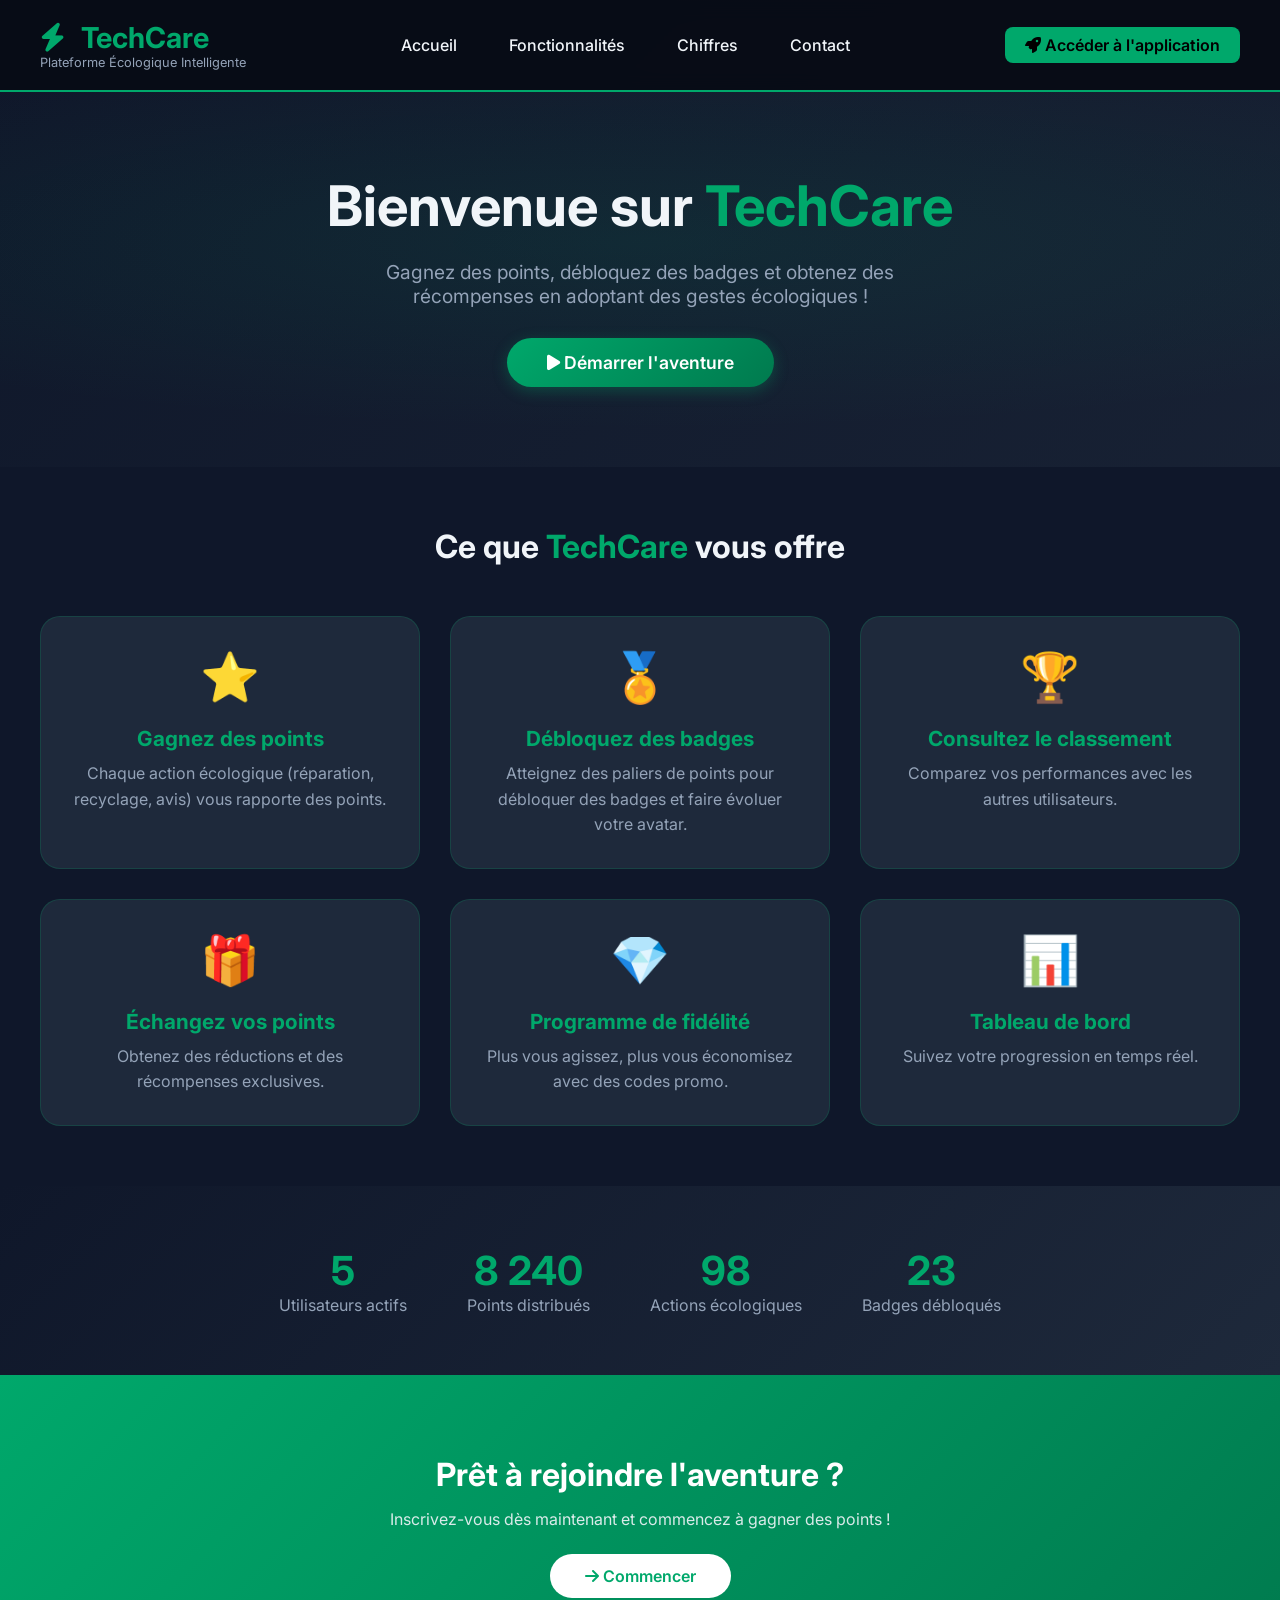
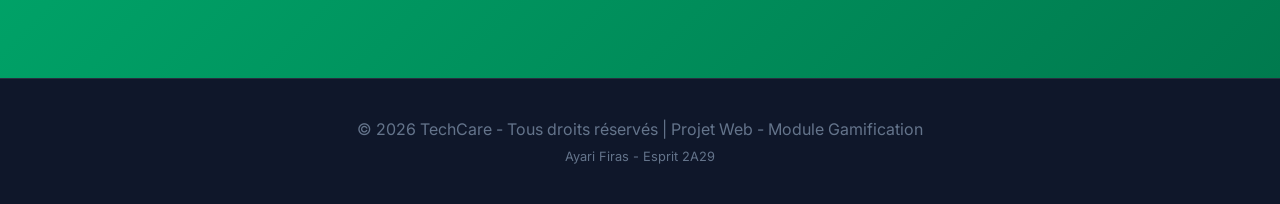
==== index.html @ c2f844db "Ajout de mon travail" ====
<!DOCTYPE html>
<html lang="fr">
<head>
    <meta charset="UTF-8">
    <meta name="viewport" content="width=device-width, initial-scale=1.0">
    <title>TechCare | Plateforme Écologique</title>
    <link href="https://fonts.googleapis.com/css2?family=Inter:wght@400;500;600;700;800&display=swap" rel="stylesheet">
    <link rel="stylesheet" href="https://cdnjs.cloudflare.com/ajax/libs/font-awesome/6.4.0/css/all.min.css">
    <style>
        * {
            margin: 0;
            padding: 0;
            box-sizing: border-box;
        }

        body {
            font-family: 'Inter', sans-serif;
            background: linear-gradient(135deg, #0f172a 0%, #1e293b 100%);
            color: #f1f5f9;
            min-height: 100vh;
        }

        /* Header */
        .header {
            background: rgba(8, 12, 22, 0.95);
            padding: 20px 40px;
            display: flex;
            justify-content: space-between;
            align-items: center;
            border-bottom: 2px solid #00A86B;
            position: sticky;
            top: 0;
            z-index: 100;
            backdrop-filter: blur(10px);
            flex-wrap: wrap;
        }

        .logo h1 {
            font-size: 1.8rem;
            color: #00A86B;
        }

        .logo h1 i {
            margin-right: 10px;
        }

        .logo p {
            font-size: 0.8rem;
            color: #94a3b8;
        }

        .nav-links {
            display: flex;
            gap: 20px;
            flex-wrap: wrap;
        }

        .nav-links a {
            color: #f1f5f9;
            text-decoration: none;
            padding: 8px 16px;
            border-radius: 8px;
            transition: 0.3s;
            font-weight: 500;
        }

        .nav-links a:hover {
            background: #00A86B;
            color: #000;
        }

        .btn-login {
            background: #00A86B;
            color: #000;
            border: none;
            padding: 8px 20px;
            border-radius: 8px;
            font-weight: 600;
            cursor: pointer;
            transition: 0.3s;
            text-decoration: none;
            display: inline-block;
        }

        .btn-login:hover {
            background: #00cf85;
            transform: translateY(-2px);
        }

        /* Hero Section */
        .hero {
            padding: 80px 40px;
            text-align: center;
            background: radial-gradient(ellipse 80% 50% at 50% 40%, rgba(0,168,107,0.1), transparent);
        }

        .hero h1 {
            font-size: 3.5rem;
            margin-bottom: 20px;
        }

        .hero h1 span {
            color: #00A86B;
        }

        .hero p {
            font-size: 1.2rem;
            color: #94a3b8;
            max-width: 600px;
            margin: 0 auto 30px;
        }

        .btn-start {
            display: inline-block;
            background: linear-gradient(135deg, #00A86B, #007a4e);
            color: #fff;
            padding: 14px 40px;
            border-radius: 50px;
            text-decoration: none;
            font-weight: 600;
            font-size: 1.1rem;
            transition: 0.3s;
            box-shadow: 0 4px 15px rgba(0,168,107,0.3);
        }

        .btn-start:hover {
            transform: translateY(-3px);
            box-shadow: 0 8px 25px rgba(0,168,107,0.4);
        }

        /* Features Section */
        .features {
            padding: 60px 40px;
            background: #0f172a;
        }

        .section-title {
            text-align: center;
            font-size: 2rem;
            margin-bottom: 50px;
        }

        .section-title span {
            color: #00A86B;
        }

        .features-grid {
            display: grid;
            grid-template-columns: repeat(auto-fit, minmax(300px, 1fr));
            gap: 30px;
            max-width: 1200px;
            margin: 0 auto;
        }

        .feature-card {
            background: #1e293b;
            padding: 30px;
            border-radius: 20px;
            text-align: center;
            border: 1px solid rgba(0,168,107,0.2);
            transition: 0.3s;
        }

        .feature-card:hover {
            transform: translateY(-5px);
            border-color: #00A86B;
            box-shadow: 0 10px 30px rgba(0,168,107,0.15);
        }

        .feature-icon {
            font-size: 3rem;
            margin-bottom: 20px;
        }

        .feature-card h3 {
            font-size: 1.3rem;
            margin-bottom: 10px;
            color: #00A86B;
        }

        .feature-card p {
            color: #94a3b8;
            line-height: 1.6;
        }

        /* Stats Section */
        .stats {
            padding: 60px 40px;
            background: linear-gradient(135deg, #0f172a, #1e293b);
            display: flex;
            justify-content: center;
            gap: 60px;
            flex-wrap: wrap;
            text-align: center;
        }

        .stat-item h2 {
            font-size: 2.5rem;
            color: #00A86B;
        }

        .stat-item p {
            color: #94a3b8;
        }

        /* CTA Section */
        .cta {
            padding: 80px 40px;
            text-align: center;
            background: linear-gradient(135deg, #00A86B, #007a4e);
        }

        .cta h2 {
            font-size: 2rem;
            margin-bottom: 15px;
            color: #fff;
        }

        .cta p {
            margin-bottom: 25px;
            opacity: 0.9;
        }

        .btn-cta {
            display: inline-block;
            background: #fff;
            color: #00A86B;
            padding: 12px 35px;
            border-radius: 50px;
            text-decoration: none;
            font-weight: 600;
            transition: 0.3s;
        }

        .btn-cta:hover {
            transform: translateY(-2px);
            box-shadow: 0 5px 15px rgba(0,0,0,0.2);
        }

        /* Footer */
        .footer {
            background: #0f172a;
            padding: 40px;
            text-align: center;
            border-top: 1px solid rgba(255,255,255,0.1);
        }

        .footer p {
            color: #64748b;
        }

        /* Responsive */
        @media (max-width: 768px) {
            .header {
                flex-direction: column;
                gap: 15px;
                text-align: center;
            }
            .hero h1 {
                font-size: 2rem;
            }
            .features-grid {
                grid-template-columns: 1fr;
            }
            .stats {
                gap: 30px;
            }
            .nav-links {
                justify-content: center;
            }
        }
    </style>
</head>
<body>
    <div class="header">
        <div class="logo">
            <h1><i class="fas fa-bolt"></i> TechCare</h1>
            <p>Plateforme Écologique Intelligente</p>
        </div>
        <div class="nav-links">
            <a href="#">Accueil</a>
            <a href="#features">Fonctionnalités</a>
            <a href="#stats">Chiffres</a>
            <a href="#contact">Contact</a>
        </div>
        <div>
            <a href="/project2A29/public/index.php" class="btn-login"><i class="fas fa-rocket"></i> Accéder à l'application</a>
        </div>
    </div>

    <section class="hero">
        <h1>Bienvenue sur <span>TechCare</span></h1>
        <p>Gagnez des points, débloquez des badges et obtenez des récompenses en adoptant des gestes écologiques !</p>
        <a href="/project2A29/public/index.php" class="btn-start"><i class="fas fa-play"></i> Démarrer l'aventure</a>
    </section>

    <section class="features" id="features">
        <h2 class="section-title">Ce que <span>TechCare</span> vous offre</h2>
        <div class="features-grid">
            <div class="feature-card">
                <div class="feature-icon">⭐</div>
                <h3>Gagnez des points</h3>
                <p>Chaque action écologique (réparation, recyclage, avis) vous rapporte des points.</p>
            </div>
            <div class="feature-card">
                <div class="feature-icon">🏅</div>
                <h3>Débloquez des badges</h3>
                <p>Atteignez des paliers de points pour débloquer des badges et faire évoluer votre avatar.</p>
            </div>
            <div class="feature-card">
                <div class="feature-icon">🏆</div>
                <h3>Consultez le classement</h3>
                <p>Comparez vos performances avec les autres utilisateurs.</p>
            </div>
            <div class="feature-card">
                <div class="feature-icon">🎁</div>
                <h3>Échangez vos points</h3>
                <p>Obtenez des réductions et des récompenses exclusives.</p>
            </div>
            <div class="feature-card">
                <div class="feature-icon">💎</div>
                <h3>Programme de fidélité</h3>
                <p>Plus vous agissez, plus vous économisez avec des codes promo.</p>
            </div>
            <div class="feature-card">
                <div class="feature-icon">📊</div>
                <h3>Tableau de bord</h3>
                <p>Suivez votre progression en temps réel.</p>
            </div>
        </div>
    </section>

    <section class="stats" id="stats">
        <div class="stat-item">
            <h2 id="totalUsers">0</h2>
            <p>Utilisateurs actifs</p>
        </div>
        <div class="stat-item">
            <h2 id="totalPoints">0</h2>
            <p>Points distribués</p>
        </div>
        <div class="stat-item">
            <h2 id="totalActions">0</h2>
            <p>Actions écologiques</p>
        </div>
        <div class="stat-item">
            <h2 id="totalBadges">0</h2>
            <p>Badges débloqués</p>
        </div>
    </section>

    <section class="cta" id="contact">
        <h2>Prêt à rejoindre l'aventure ?</h2>
        <p>Inscrivez-vous dès maintenant et commencez à gagner des points !</p>
        <a href="/project2A29/public/index.php" class="btn-cta"><i class="fas fa-arrow-right"></i> Commencer</a>
    </section>

    <footer class="footer">
        <p>© 2026 TechCare - Tous droits réservés | Projet Web - Module Gamification</p>
        <p style="margin-top: 10px; font-size: 0.8rem;">Ayari Firas - Esprit 2A29</p>
    </footer>

    <script>
        // Charger les statistiques depuis l'API
        function loadStats() {
            fetch('/project2A29/public/index.php?controller=user&action=getStats')
                .then(response => response.json())
                .then(data => {
                    document.getElementById('totalUsers').innerHTML = data.totalUsers || 0;
                    document.getElementById('totalPoints').innerHTML = (data.totalPoints || 0).toLocaleString();
                    document.getElementById('totalActions').innerHTML = (data.totalActions || 0).toLocaleString();
                    document.getElementById('totalBadges').innerHTML = data.totalBadges || 0;
                })
                .catch(error => {
                    // Si l'API n'est pas encore disponible, afficher des valeurs par défaut
                    document.getElementById('totalUsers').innerHTML = '5';
                    document.getElementById('totalPoints').innerHTML = '8 240';
                    document.getElementById('totalActions').innerHTML = '98';
                    document.getElementById('totalBadges').innerHTML = '23';
                });
        }

        loadStats();
        setInterval(loadStats, 30000);
    </script>
</body>
</html>
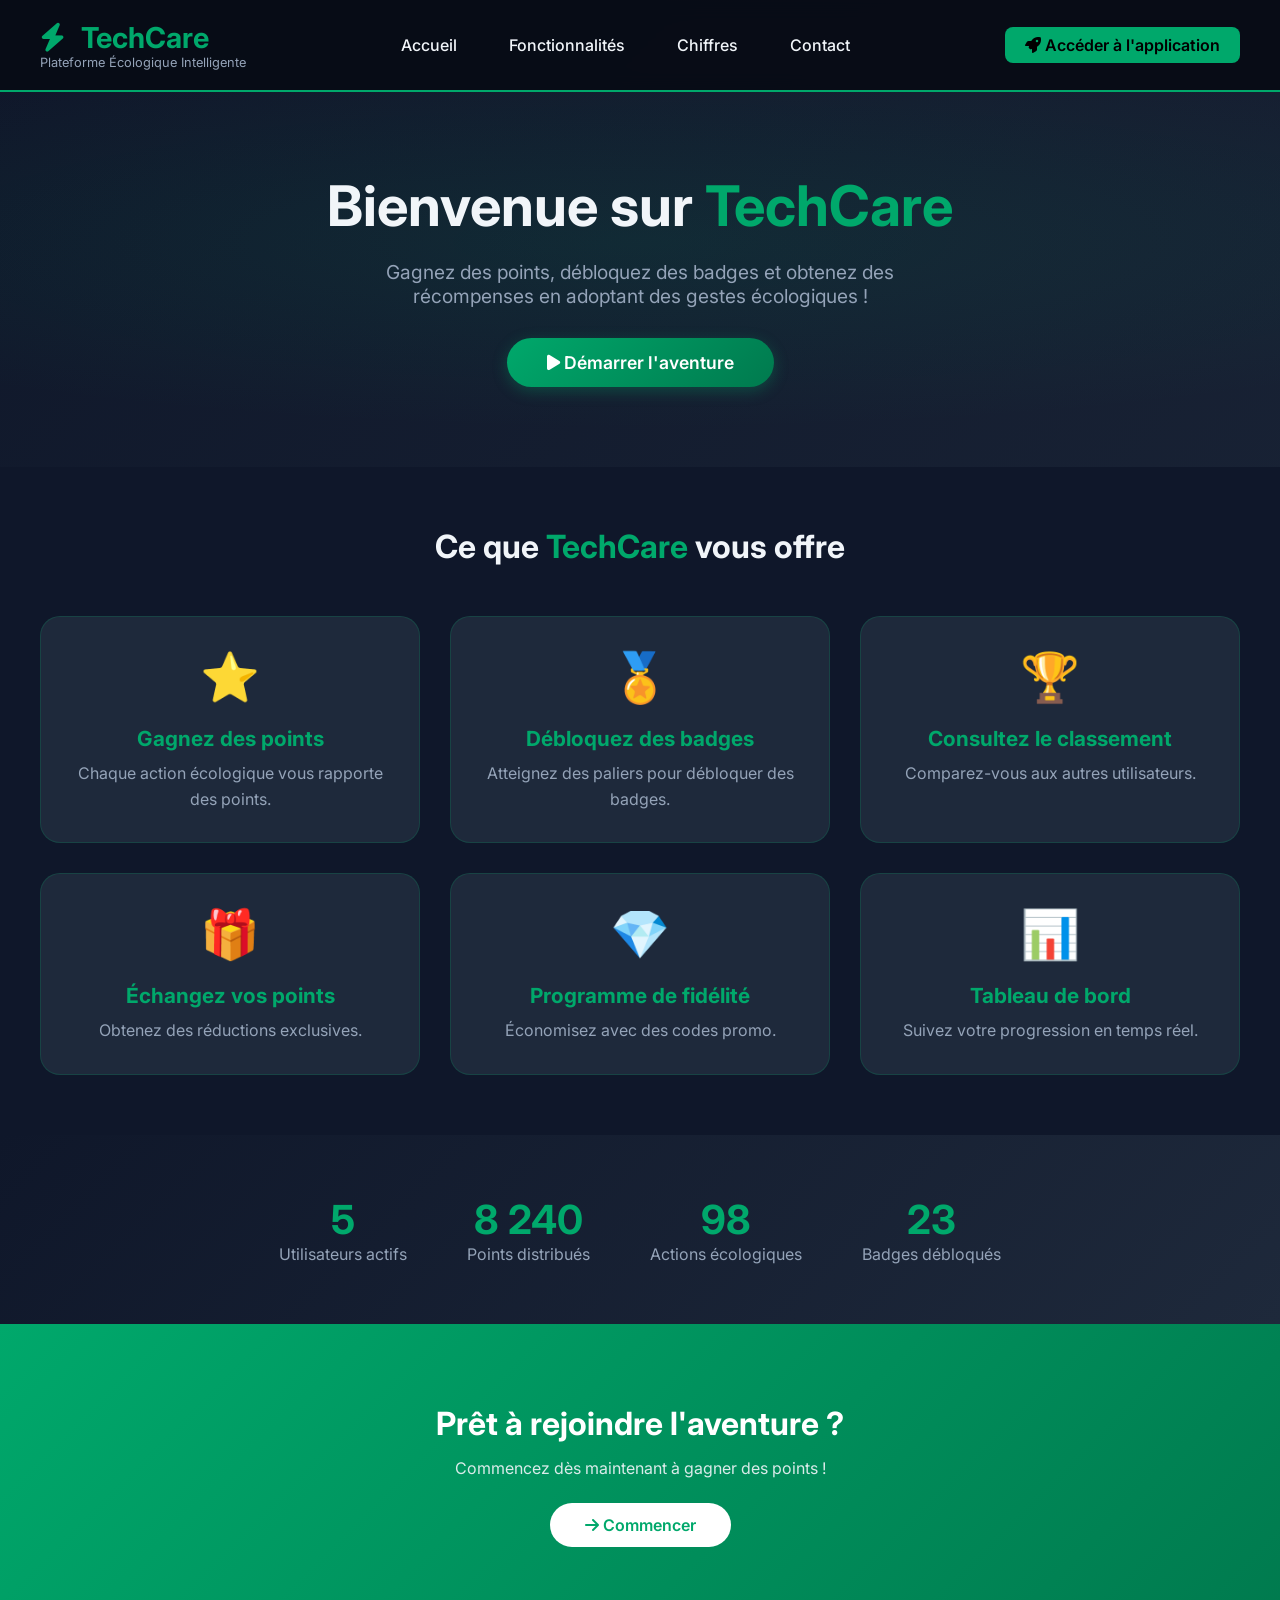
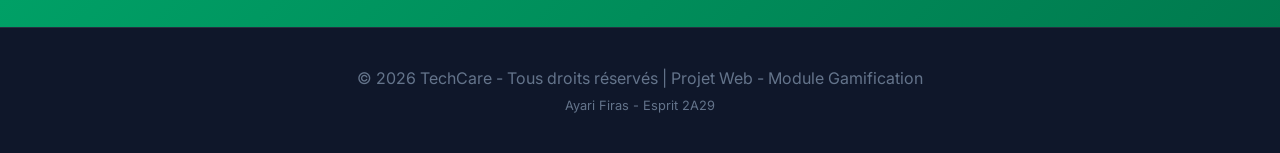
==== commit cd6f8301: "ajout gestion gamification" ====
--- a/index.html
+++ b/index.html
@@ -3,7 +3,7 @@
 <head>
     <meta charset="UTF-8">
     <meta name="viewport" content="width=device-width, initial-scale=1.0">
-    <title>TechCare | Plateforme Écologique</title>
+    <title>TechCare | Plateforme Écologique Intelligente</title>
     <link href="https://fonts.googleapis.com/css2?family=Inter:wght@400;500;600;700;800&display=swap" rel="stylesheet">
     <link rel="stylesheet" href="https://cdnjs.cloudflare.com/ajax/libs/font-awesome/6.4.0/css/all.min.css">
     <style>
@@ -20,7 +20,6 @@
             min-height: 100vh;
         }
 
-        /* Header */
         .header {
             background: rgba(8, 12, 22, 0.95);
             padding: 20px 40px;
@@ -33,6 +32,7 @@
             z-index: 100;
             backdrop-filter: blur(10px);
             flex-wrap: wrap;
+            gap: 15px;
         }
 
         .logo h1 {
@@ -87,7 +87,6 @@
             transform: translateY(-2px);
         }
 
-        /* Hero Section */
         .hero {
             padding: 80px 40px;
             text-align: center;
@@ -128,7 +127,6 @@
             box-shadow: 0 8px 25px rgba(0,168,107,0.4);
         }
 
-        /* Features Section */
         .features {
             padding: 60px 40px;
             background: #0f172a;
@@ -183,7 +181,6 @@
             line-height: 1.6;
         }
 
-        /* Stats Section */
         .stats {
             padding: 60px 40px;
             background: linear-gradient(135deg, #0f172a, #1e293b);
@@ -203,7 +200,6 @@
             color: #94a3b8;
         }
 
-        /* CTA Section */
         .cta {
             padding: 80px 40px;
             text-align: center;
@@ -237,7 +233,6 @@
             box-shadow: 0 5px 15px rgba(0,0,0,0.2);
         }
 
-        /* Footer */
         .footer {
             background: #0f172a;
             padding: 40px;
@@ -249,15 +244,16 @@
             color: #64748b;
         }
 
-        /* Responsive */
         @media (max-width: 768px) {
             .header {
                 flex-direction: column;
-                gap: 15px;
                 text-align: center;
             }
             .hero h1 {
                 font-size: 2rem;
+            }
+            .hero {
+                padding: 50px 20px;
             }
             .features-grid {
                 grid-template-columns: 1fr;
@@ -284,14 +280,14 @@
             <a href="#contact">Contact</a>
         </div>
         <div>
-            <a href="/project2A29/public/index.php" class="btn-login"><i class="fas fa-rocket"></i> Accéder à l'application</a>
+            <a href="public/index.php" class="btn-login"><i class="fas fa-rocket"></i> Accéder à l'application</a>
         </div>
     </div>
 
     <section class="hero">
         <h1>Bienvenue sur <span>TechCare</span></h1>
         <p>Gagnez des points, débloquez des badges et obtenez des récompenses en adoptant des gestes écologiques !</p>
-        <a href="/project2A29/public/index.php" class="btn-start"><i class="fas fa-play"></i> Démarrer l'aventure</a>
+        <a href="public/index.php" class="btn-start"><i class="fas fa-play"></i> Démarrer l'aventure</a>
     </section>
 
     <section class="features" id="features">
@@ -300,27 +296,27 @@
             <div class="feature-card">
                 <div class="feature-icon">⭐</div>
                 <h3>Gagnez des points</h3>
-                <p>Chaque action écologique (réparation, recyclage, avis) vous rapporte des points.</p>
+                <p>Chaque action écologique vous rapporte des points.</p>
             </div>
             <div class="feature-card">
                 <div class="feature-icon">🏅</div>
                 <h3>Débloquez des badges</h3>
-                <p>Atteignez des paliers de points pour débloquer des badges et faire évoluer votre avatar.</p>
+                <p>Atteignez des paliers pour débloquer des badges.</p>
             </div>
             <div class="feature-card">
                 <div class="feature-icon">🏆</div>
                 <h3>Consultez le classement</h3>
-                <p>Comparez vos performances avec les autres utilisateurs.</p>
+                <p>Comparez-vous aux autres utilisateurs.</p>
             </div>
             <div class="feature-card">
                 <div class="feature-icon">🎁</div>
                 <h3>Échangez vos points</h3>
-                <p>Obtenez des réductions et des récompenses exclusives.</p>
+                <p>Obtenez des réductions exclusives.</p>
             </div>
             <div class="feature-card">
                 <div class="feature-icon">💎</div>
                 <h3>Programme de fidélité</h3>
-                <p>Plus vous agissez, plus vous économisez avec des codes promo.</p>
+                <p>Économisez avec des codes promo.</p>
             </div>
             <div class="feature-card">
                 <div class="feature-icon">📊</div>
@@ -351,8 +347,8 @@
 
     <section class="cta" id="contact">
         <h2>Prêt à rejoindre l'aventure ?</h2>
-        <p>Inscrivez-vous dès maintenant et commencez à gagner des points !</p>
-        <a href="/project2A29/public/index.php" class="btn-cta"><i class="fas fa-arrow-right"></i> Commencer</a>
+        <p>Commencez dès maintenant à gagner des points !</p>
+        <a href="public/index.php" class="btn-cta"><i class="fas fa-arrow-right"></i> Commencer</a>
     </section>
 
     <footer class="footer">
@@ -361,9 +357,8 @@
     </footer>
 
     <script>
-        // Charger les statistiques depuis l'API
         function loadStats() {
-            fetch('/project2A29/public/index.php?controller=user&action=getStats')
+            fetch('public/index.php?controller=user&action=getStats')
                 .then(response => response.json())
                 .then(data => {
                     document.getElementById('totalUsers').innerHTML = data.totalUsers || 0;
@@ -372,7 +367,6 @@
                     document.getElementById('totalBadges').innerHTML = data.totalBadges || 0;
                 })
                 .catch(error => {
-                    // Si l'API n'est pas encore disponible, afficher des valeurs par défaut
                     document.getElementById('totalUsers').innerHTML = '5';
                     document.getElementById('totalPoints').innerHTML = '8 240';
                     document.getElementById('totalActions').innerHTML = '98';
